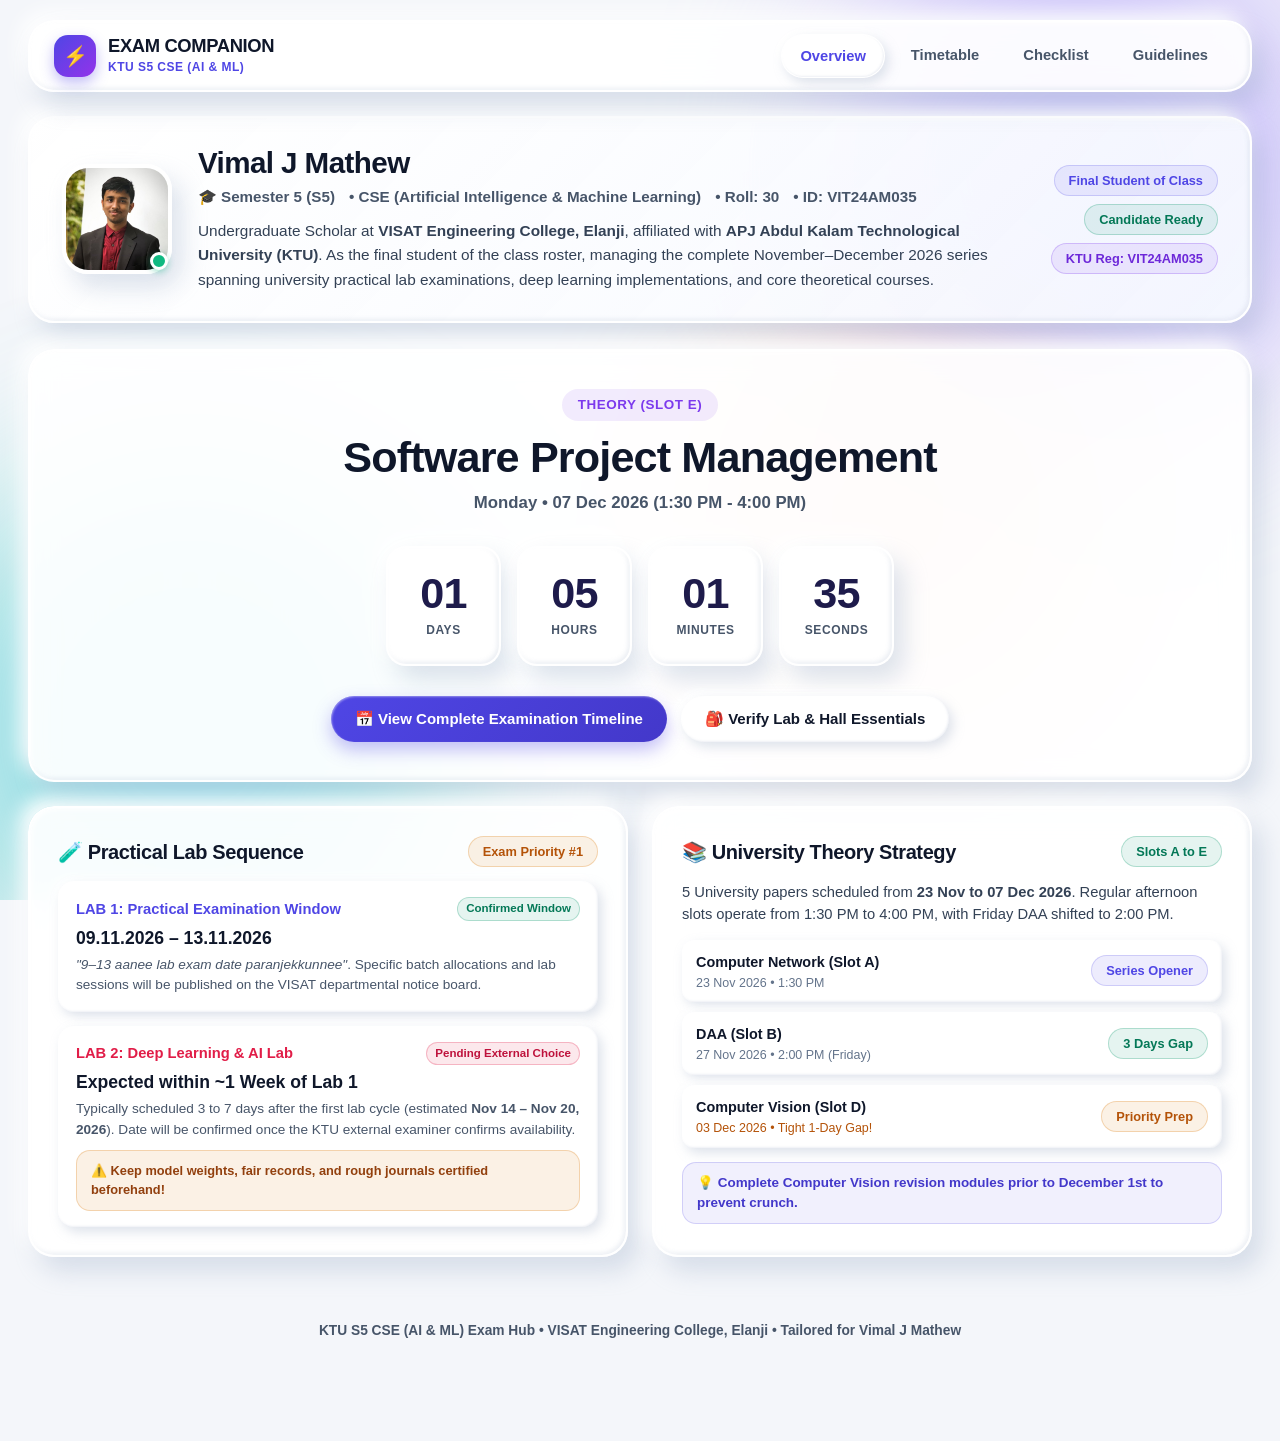
==== index.html @ aecdeb96 "feat: host on root" ====
<!DOCTYPE html>
<html lang="en">
<head>
  <meta charset="UTF-8">
  <meta name="viewport" content="width=device-width, initial-scale=1.0, maximum-scale=5.0, user-scalable=yes">
  <title>KTU S5 Exam Companion | Vimal J Mathew</title>
  <link rel="stylesheet" href="css/clay.css">
</head>
<body>

  <!-- Ambient Vibrant Aurora Canvas -->
  <div class="aurora-bg">
    <div class="aurora-blob blob-1"></div>
    <div class="aurora-blob blob-2"></div>
    <div class="aurora-blob blob-3"></div>
  </div>

  <div class="app-container">

    <!-- Claytonic Top Navigation -->
    <header class="clay-nav">
      <a href="index.html" class="brand-wrapper">
        <div class="brand-icon">⚡</div>
        <div>
          <div class="brand-title">EXAM COMPANION</div>
          <div class="brand-subtitle">KTU S5 CSE (AI & ML)</div>
        </div>
      </a>
      <nav>
        <ul class="nav-links">
          <li><a href="index.html" class="nav-link active">Overview</a></li>
          <li><a href="schedule.html" class="nav-link">Timetable</a></li>
          <li><a href="checklist.html" class="nav-link">Checklist</a></li>
          <li><a href="guidelines.html" class="nav-link">Guidelines</a></li>
        </ul>
      </nav>
    </header>

    <!-- Student Profile Hero Card (Full Width Split Layout) -->
    <section class="student-badge-card">
      <div class="student-info">
        <div class="student-photo-wrapper">
          <img src="assets/vimal.jpg" alt="Vimal J Mathew" class="student-photo-img">
          <div class="status-online-dot" title="Active Candidate"></div>
        </div>
        <div>
          <h1 class="student-name">Vimal J Mathew</h1>
          <div class="student-meta">
            <span>🎓 <strong>Semester 5 (S5)</strong></span>
            <span>• CSE (Artificial Intelligence & Machine Learning)</span>
            <span>• Roll: <strong>30</strong></span>
            <span>• ID: <strong>VIT24AM035</strong></span>
          </div>
          <p class="student-bio-expanded">
            Undergraduate Scholar at <strong>VISAT Engineering College, Elanji</strong>, affiliated with <strong>APJ Abdul Kalam Technological University (KTU)</strong>. As the final student of the class roster, managing the complete November–December 2026 series spanning university practical lab examinations, deep learning implementations, and core theoretical courses.
          </p>
        </div>
      </div>
      <div class="badge-stack">
        <span class="pill-tag">Final Student of Class</span>
        <span class="pill-tag emerald">Candidate Ready</span>
        <span class="pill-tag violet">KTU Reg: VIT24AM035</span>
      </div>
    </section>

    <!-- Hero Countdown Section Targeting the Immediate Nearest Exam (Practical Lab Window) -->
    <section class="clay-card hero-countdown-wrap">
      <div class="hero-badge-pill">
        <span id="target-exam-type">NEAREST UPCOMING EXAMINATION</span>
      </div>
      <h2 class="hero-title" id="target-exam-label">S5 Practical / Lab Examination Window</h2>
      <p class="hero-date-sub" id="target-exam-date">
        Monday – Friday • 09 – 13 Nov 2026 (09:30 AM onwards)
      </p>

      <div class="countdown-grid">
        <div class="countdown-box">
          <span class="countdown-num" id="days">00</span>
          <span class="countdown-lbl">Days</span>
        </div>
        <div class="countdown-box">
          <span class="countdown-num" id="hours">00</span>
          <span class="countdown-lbl">Hours</span>
        </div>
        <div class="countdown-box">
          <span class="countdown-num" id="minutes">00</span>
          <span class="countdown-lbl">Minutes</span>
        </div>
        <div class="countdown-box">
          <span class="countdown-num" id="seconds">00</span>
          <span class="countdown-lbl">Seconds</span>
        </div>
      </div>

      <div style="display: flex; justify-content: center; gap: 14px; flex-wrap: wrap;">
        <a href="schedule.html" class="clay-btn primary">
          <span>📅 View Complete Examination Timeline</span>
        </a>
        <a href="checklist.html" class="clay-btn">
          <span>🎒 Verify Lab & Hall Essentials</span>
        </a>
      </div>
    </section>

    <!-- Dashboard Double Column: Labs & Strategic Theory Overview -->
    <div class="dashboard-grid">
      
      <!-- Card 1: Immediate Lab Milestones -->
      <div class="clay-card">
        <div style="display: flex; justify-content: space-between; align-items: center; margin-bottom: 14px; flex-wrap: wrap; gap: 8px;">
          <h3 style="font-size: 1.25rem; font-weight: 800;">🧪 Practical Lab Sequence</h3>
          <span class="pill-tag amber">Exam Priority #1</span>
        </div>

        <!-- 1st Lab Window -->
        <div style="background: #ffffff; padding: 16px 18px; border-radius: 16px; box-shadow: var(--clay-shadow-sm); margin-bottom: 14px;">
          <div style="display: flex; justify-content: space-between; align-items: center; margin-bottom: 4px;">
            <strong style="color: #4f46e5; font-size: 0.92rem;">LAB 1: Practical Examination Window</strong>
            <span class="pill-tag emerald" style="font-size: 0.72rem; padding: 2px 8px;">Confirmed Window</span>
          </div>
          <div style="font-size: 1.1rem; font-weight: 800; color: #0f172a;">09.11.2026 – 13.11.2026</div>
          <p style="font-size: 0.85rem; color: #475569; margin-top: 4px;">
            <em>"9–13 aanee lab exam date paranjekkunnee"</em>. Specific batch allocations and lab sessions will be published on the VISAT departmental notice board.
          </p>
        </div>

        <!-- 2nd Lab (Deep Learning) Expected Window -->
        <div style="background: #ffffff; padding: 16px 18px; border-radius: 16px; box-shadow: var(--clay-shadow-sm);">
          <div style="display: flex; justify-content: space-between; align-items: center; margin-bottom: 4px;">
            <strong style="color: #e11d48; font-size: 0.92rem;">LAB 2: Deep Learning & AI Lab</strong>
            <span class="pill-tag rose" style="font-size: 0.72rem; padding: 2px 8px;">Pending External Choice</span>
          </div>
          <div style="font-size: 1.1rem; font-weight: 800; color: #0f172a;">Expected within ~1 Week of Lab 1</div>
          <p style="font-size: 0.85rem; color: #475569; margin-top: 4px;">
            Typically scheduled 3 to 7 days after the first lab cycle (estimated <strong>Nov 14 – Nov 20, 2026</strong>). Date will be confirmed once the KTU external examiner confirms availability.
          </p>
          <div class="gap-alert" style="margin-top: 10px; font-size: 0.8rem;">
            ⚠️ Keep model weights, fair records, and rough journals certified beforehand!
          </div>
        </div>
      </div>

      <!-- Card 2: Theory Series & Revision Windows -->
      <div class="clay-card">
        <div style="display: flex; justify-content: space-between; align-items: center; margin-bottom: 14px; flex-wrap: wrap; gap: 8px;">
          <h3 style="font-size: 1.25rem; font-weight: 800;">📚 University Theory Strategy</h3>
          <span class="pill-tag emerald">Slots A to E</span>
        </div>

        <p style="font-size: 0.92rem; color: #334155; margin-bottom: 14px;">
          5 University papers scheduled from <strong>23 Nov to 07 Dec 2026</strong>. Regular afternoon slots operate from 1:30 PM to 4:00 PM, with Friday DAA shifted to 2:00 PM.
        </p>

        <div style="display: flex; flex-direction: column; gap: 10px;">
          <div style="display: flex; justify-content: space-between; align-items: center; padding: 10px 14px; background: #fff; border-radius: 12px; box-shadow: var(--clay-shadow-sm);">
            <div>
              <strong style="font-size: 0.9rem;">Computer Network (Slot A)</strong>
              <div style="font-size: 0.78rem; color: #64748b;">23 Nov 2026 • 1:30 PM</div>
            </div>
            <span class="pill-tag">Series Opener</span>
          </div>

          <div style="display: flex; justify-content: space-between; align-items: center; padding: 10px 14px; background: #fff; border-radius: 12px; box-shadow: var(--clay-shadow-sm);">
            <div>
              <strong style="font-size: 0.9rem;">DAA (Slot B)</strong>
              <div style="font-size: 0.78rem; color: #64748b;">27 Nov 2026 • 2:00 PM (Friday)</div>
            </div>
            <span class="pill-tag emerald">3 Days Gap</span>
          </div>

          <div style="display: flex; justify-content: space-between; align-items: center; padding: 10px 14px; background: #fff; border-radius: 12px; box-shadow: var(--clay-shadow-sm);">
            <div>
              <strong style="font-size: 0.9rem;">Computer Vision (Slot D)</strong>
              <div style="font-size: 0.78rem; color: #b45309;">03 Dec 2026 • Tight 1-Day Gap!</div>
            </div>
            <span class="pill-tag amber">Priority Prep</span>
          </div>
        </div>

        <div class="gap-alert normal" style="margin-top: 14px;">
          💡 Complete Computer Vision revision modules prior to December 1st to prevent crunch.
        </div>
      </div>

    </div>

    <!-- Footer -->
    <footer class="clay-footer">
      KTU S5 CSE (AI & ML) Exam Hub • VISAT Engineering College, Elanji • Tailored for Vimal J Mathew
    </footer>

  </div>

  <script src="js/app.js"></script>
</body>
</html>
---- css/clay.css ----
/* ==========================================================================
   CLAYTONIC EDITORIAL DESIGN SYSTEM - BESPOKE & RESPONSIVE
   Optimized for Full-Viewport Layouts & Mobile Devices (e.g., Nothing Phone (2a))
   Typography: Clash Display (Headings) + Satoshi (Body)
   ========================================================================== */

/* High-End Fonts */
@import url('https://api.fontshare.com/v2/css?f[]=clash-display@600,700,800&f[]=satoshi@400,500,700,900&display=swap');

:root {
  /* Canvas & Ceramic Elements */
  --bg-canvas: #f4f6fa;
  --clay-white: #ffffff;
  --clay-card-bg: rgba(255, 255, 255, 0.92);
  --clay-border: rgba(255, 255, 255, 0.96);
  
  /* Precision Editorial Typography */
  --font-heading: 'Clash Display', -apple-system, BlinkMacSystemFont, sans-serif;
  --font-body: 'Satoshi', -apple-system, BlinkMacSystemFont, 'Segoe UI', Roboto, sans-serif;
  
  /* Refined Ink Tones */
  --text-main: #0f172a;
  --text-muted: #475569;
  --text-light: #94a3b8;
  
  /* Electric Vibrant Accents */
  --accent-primary: #4f46e5;
  --accent-cyan: #0284c7;
  --accent-rose: #e11d48;
  --accent-amber: #d97706;
  --accent-emerald: #059669;
  --accent-violet: #7c3aed;
  
  /* Tactile Multi-layer Claytonic Shadows */
  --clay-shadow-sm: 
    4px 5px 12px rgba(160, 174, 198, 0.35),
    -4px -4px 10px rgba(255, 255, 255, 0.95),
    inset 1px 1px 2px rgba(255, 255, 255, 0.8),
    inset -1px -1px 2px rgba(160, 174, 198, 0.18);
    
  --clay-shadow-md: 
    10px 14px 24px rgba(150, 168, 196, 0.32),
    -8px -8px 20px rgba(255, 255, 255, 0.98),
    inset 2px 2px 4px rgba(255, 255, 255, 0.9),
    inset -2px -2px 4px rgba(150, 168, 196, 0.18);

  --clay-shadow-lg: 
    16px 20px 34px rgba(140, 160, 190, 0.38),
    -12px -12px 28px rgba(255, 255, 255, 1),
    inset 3px 3px 6px rgba(255, 255, 255, 0.95),
    inset -3px -3px 6px rgba(140, 160, 190, 0.2);

  --clay-shadow-pressed: 
    inset 4px 4px 8px rgba(150, 168, 196, 0.45),
    inset -4px -4px 8px rgba(255, 255, 255, 0.95),
    0px 2px 4px rgba(150, 168, 196, 0.15);

  --radius-xl: 26px;
  --radius-lg: 20px;
  --radius-md: 14px;
  --radius-pill: 9999px;
  
  --transition-tactile: all 0.22s cubic-bezier(0.25, 1, 0.5, 1);
}

/* Global Reset & Viewport utilization */
* {
  margin: 0;
  padding: 0;
  box-sizing: border-box;
  -webkit-tap-highlight-color: transparent;
}

html, body {
  width: 100%;
  overflow-x: hidden;
}

body {
  font-family: var(--font-body);
  background-color: var(--bg-canvas);
  color: var(--text-main);
  min-height: 100vh;
  line-height: 1.5;
  -webkit-font-smoothing: antialiased;
  -moz-osx-font-smoothing: grayscale;
}

/* Typography styles */
h1, h2, h3, h4, .brand-title, .countdown-num, .slot-circle {
  font-family: var(--font-heading);
  letter-spacing: -0.02em;
}

/* Aurora Backdrop Blobs */
.aurora-bg {
  position: fixed;
  inset: 0;
  width: 100vw;
  height: 100vh;
  z-index: -1;
  pointer-events: none;
  overflow: hidden;
}

.aurora-blob {
  position: absolute;
  border-radius: 50%;
  filter: blur(90px);
  opacity: 0.5;
  animation: floatOrb 20s ease-in-out infinite alternate;
}

.blob-1 {
  width: min(500px, 90vw);
  height: min(500px, 90vw);
  background: radial-gradient(circle, #818cf8 0%, #c084fc 100%);
  top: -80px;
  right: -50px;
}

.blob-2 {
  width: min(540px, 90vw);
  height: min(540px, 90vw);
  background: radial-gradient(circle, #38bdf8 0%, #34d399 100%);
  bottom: -100px;
  left: -80px;
  animation-duration: 25s;
}

.blob-3 {
  width: min(400px, 75vw);
  height: min(400px, 75vw);
  background: radial-gradient(circle, #fb7185 0%, #fbbf24 100%);
  top: 35%;
  right: 15%;
  opacity: 0.3;
}

@keyframes floatOrb {
  0% { transform: translate(0px, 0px) scale(1); }
  50% { transform: translate(30px, 25px) scale(1.05); }
  100% { transform: translate(-25px, 35px) scale(0.96); }
}

/* Full Width Container Layout: No claustrophobic center constraints */
.app-container {
  width: 100%;
  max-width: 1440px;
  margin: 0 auto;
  padding: 20px 28px 80px 28px;
}

/* Claytonic Top Navigation */
.clay-nav {
  display: flex;
  align-items: center;
  justify-content: space-between;
  background: var(--clay-card-bg);
  backdrop-filter: blur(16px);
  border: 2px solid var(--clay-border);
  border-radius: var(--radius-xl);
  box-shadow: var(--clay-shadow-md);
  padding: 12px 24px;
  margin-bottom: 24px;
  position: sticky;
  top: 14px;
  z-index: 100;
}

.brand-wrapper {
  display: flex;
  align-items: center;
  gap: 12px;
  text-decoration: none;
}

.brand-icon {
  width: 42px;
  height: 42px;
  background: linear-gradient(135deg, #4f46e5, #9333ea);
  border-radius: var(--radius-md);
  display: flex;
  align-items: center;
  justify-content: center;
  color: #fff;
  font-size: 20px;
  box-shadow: 0 6px 14px rgba(79, 70, 229, 0.35);
  flex-shrink: 0;
}

.brand-title {
  font-size: 1.15rem;
  font-weight: 800;
  color: var(--text-main);
  line-height: 1.1;
}

.brand-subtitle {
  font-family: var(--font-body);
  font-size: 0.75rem;
  font-weight: 700;
  color: var(--accent-primary);
  text-transform: uppercase;
  letter-spacing: 0.04em;
  margin-top: 2px;
}

.nav-links {
  display: flex;
  gap: 8px;
  list-style: none;
}

.nav-link {
  text-decoration: none;
  font-size: 0.92rem;
  font-weight: 700;
  color: var(--text-muted);
  padding: 10px 18px;
  border-radius: var(--radius-pill);
  transition: var(--transition-tactile);
  display: inline-flex;
  align-items: center;
  gap: 6px;
  white-space: nowrap;
}

.nav-link:hover {
  color: var(--accent-primary);
  transform: translateY(-1px);
}

.nav-link.active {
  background: #ffffff;
  color: var(--accent-primary);
  box-shadow: var(--clay-shadow-sm);
  border: 1px solid rgba(255, 255, 255, 0.95);
}

/* Claytonic Cards */
.clay-card {
  background: var(--clay-card-bg);
  backdrop-filter: blur(14px);
  border: 2px solid var(--clay-border);
  border-radius: var(--radius-xl);
  box-shadow: var(--clay-shadow-md);
  padding: 28px;
  margin-bottom: 24px;
  transition: var(--transition-tactile);
}

.clay-card:hover {
  box-shadow: var(--clay-shadow-lg);
}

/* Student Identity Badge: Full Window Split Layout */
.student-badge-card {
  display: flex;
  align-items: center;
  justify-content: space-between;
  gap: 28px;
  background: linear-gradient(135deg, rgba(255,255,255,0.98), rgba(246,249,255,0.92));
  border: 2px solid #ffffff;
  border-radius: var(--radius-xl);
  padding: 28px 32px;
  box-shadow: var(--clay-shadow-md);
  margin-bottom: 26px;
}

.student-info {
  display: flex;
  align-items: center;
  gap: 26px;
  flex: 1;
}

.student-photo-wrapper {
  position: relative;
  flex-shrink: 0;
}

.student-photo-img {
  width: 110px;
  height: 110px;
  border-radius: 26px;
  object-fit: cover;
  object-position: top center;
  border: 4px solid #ffffff;
  box-shadow: var(--clay-shadow-md);
  transition: var(--transition-tactile);
  display: block;
}

.student-photo-img:hover {
  transform: scale(1.03);
}

.status-online-dot {
  position: absolute;
  bottom: 4px;
  right: 4px;
  width: 18px;
  height: 18px;
  background: #10b981;
  border: 3px solid #ffffff;
  border-radius: 50%;
  box-shadow: 0 2px 6px rgba(16, 185, 129, 0.4);
}

.student-name {
  font-size: 1.85rem;
  font-weight: 800;
  color: var(--text-main);
  line-height: 1.15;
}

.student-meta {
  font-size: 0.95rem;
  color: var(--text-muted);
  font-weight: 600;
  display: flex;
  flex-wrap: wrap;
  gap: 14px;
  margin: 6px 0 10px 0;
}

.student-meta span {
  display: inline-flex;
  align-items: center;
  gap: 4px;
}

.student-bio-expanded {
  font-size: 0.96rem;
  line-height: 1.6;
  color: #334155;
  font-weight: 500;
}

/* Badges & Tags */
.badge-stack {
  display: flex;
  flex-direction: column;
  gap: 8px;
  align-items: flex-end;
  flex-shrink: 0;
}

.pill-tag {
  background: rgba(79, 70, 229, 0.1);
  color: var(--accent-primary);
  font-family: var(--font-body);
  font-size: 0.8rem;
  font-weight: 700;
  padding: 5px 14px;
  border-radius: var(--radius-pill);
  border: 1px solid rgba(79, 70, 229, 0.2);
  white-space: nowrap;
}

.pill-tag.amber {
  background: rgba(217, 119, 6, 0.1);
  color: #b45309;
  border-color: rgba(217, 119, 6, 0.25);
}

.pill-tag.rose {
  background: rgba(225, 29, 72, 0.1);
  color: #be123c;
  border-color: rgba(225, 29, 72, 0.25);
}

.pill-tag.emerald {
  background: rgba(5, 150, 105, 0.1);
  color: #047857;
  border-color: rgba(5, 150, 105, 0.25);
}

.pill-tag.violet {
  background: rgba(124, 58, 237, 0.1);
  color: #6d28d9;
  border-color: rgba(124, 58, 237, 0.25);
}

/* Tactile 3D Buttons */
.clay-btn {
  border: none;
  outline: none;
  background: #ffffff;
  color: var(--text-main);
  font-family: var(--font-body);
  font-size: 0.94rem;
  font-weight: 700;
  padding: 12px 24px;
  border-radius: var(--radius-pill);
  box-shadow: var(--clay-shadow-sm);
  cursor: pointer;
  display: inline-flex;
  align-items: center;
  justify-content: center;
  gap: 8px;
  transition: var(--transition-tactile);
  text-decoration: none;
}

.clay-btn:hover {
  transform: translateY(-2px);
  box-shadow: var(--clay-shadow-md);
  color: var(--accent-primary);
}

.clay-btn:active {
  transform: translateY(1px);
  box-shadow: var(--clay-shadow-pressed);
}

.clay-btn.primary {
  background: linear-gradient(135deg, #4f46e5, #4338ca);
  color: #ffffff;
  box-shadow: 0 8px 18px rgba(79, 70, 229, 0.35), inset 1px 1px 2px rgba(255,255,255,0.4);
}

.clay-btn.primary:hover {
  box-shadow: 0 12px 24px rgba(79, 70, 229, 0.45);
  color: #ffffff;
}

/* Hero Section: Wide Full Layout */
.hero-countdown-wrap {
  text-align: center;
  padding: 38px 24px;
}

.hero-badge-pill {
  display: inline-flex;
  align-items: center;
  gap: 6px;
  background: rgba(124, 58, 237, 0.1);
  color: var(--accent-violet);
  padding: 6px 16px;
  border-radius: var(--radius-pill);
  font-size: 0.84rem;
  font-weight: 800;
  letter-spacing: 0.04em;
  margin-bottom: 12px;
}

.hero-title {
  font-size: clamp(1.8rem, 3.5vw, 2.7rem);
  font-weight: 800;
  line-height: 1.15;
  margin-bottom: 8px;
  color: var(--text-main);
}

.hero-date-sub {
  font-size: 1.05rem;
  font-weight: 700;
  color: var(--text-muted);
}

.countdown-grid {
  display: flex;
  justify-content: center;
  gap: 16px;
  margin: 30px 0;
}

.countdown-box {
  width: min(115px, 21vw);
  height: min(120px, 22vw);
  background: #ffffff;
  border-radius: var(--radius-lg);
  box-shadow: var(--clay-shadow-md);
  border: 2px solid rgba(255, 255, 255, 0.95);
  display: flex;
  flex-direction: column;
  align-items: center;
  justify-content: center;
  transition: var(--transition-tactile);
}

.countdown-box:hover {
  transform: translateY(-3px);
}

.countdown-num {
  font-size: clamp(1.8rem, 4vw, 2.7rem);
  font-weight: 800;
  line-height: 1;
  color: #1e1b4b;
}

.countdown-lbl {
  font-size: 0.75rem;
  font-weight: 700;
  text-transform: uppercase;
  color: var(--text-muted);
  margin-top: 6px;
  letter-spacing: 0.05em;
}

/* Two-column Dashboard Grid */
.dashboard-grid {
  display: grid;
  grid-template-columns: repeat(auto-fit, minmax(360px, 1fr));
  gap: 24px;
}

/* Timetable Cards Grid */
.exam-grid {
  display: grid;
  grid-template-columns: repeat(auto-fill, minmax(340px, 1fr));
  gap: 24px;
  margin-top: 20px;
}

.exam-card {
  background: var(--clay-card-bg);
  backdrop-filter: blur(12px);
  border: 2px solid var(--clay-border);
  border-radius: var(--radius-xl);
  box-shadow: var(--clay-shadow-md);
  padding: 24px;
  display: flex;
  flex-direction: column;
  justify-content: space-between;
  transition: var(--transition-tactile);
  position: relative;
  overflow: hidden;
}

.exam-card::before {
  content: '';
  position: absolute;
  top: 0;
  left: 0;
  right: 0;
  height: 6px;
  background: var(--card-accent, var(--accent-primary));
}

.exam-card:hover {
  transform: translateY(-4px);
  box-shadow: var(--clay-shadow-lg);
}

.card-top {
  display: flex;
  align-items: center;
  justify-content: space-between;
  margin-bottom: 14px;
}

.slot-circle {
  width: 44px;
  height: 44px;
  border-radius: 50%;
  background: #ffffff;
  box-shadow: var(--clay-shadow-sm);
  display: flex;
  align-items: center;
  justify-content: center;
  font-size: 1.15rem;
  font-weight: 800;
  color: var(--card-accent, var(--accent-primary));
  border: 1px solid rgba(255, 255, 255, 0.9);
}

.subject-code {
  font-size: 0.8rem;
  font-weight: 700;
  color: var(--text-muted);
  background: rgba(255, 255, 255, 0.8);
  padding: 4px 10px;
  border-radius: var(--radius-pill);
}

.subject-name {
  font-size: 1.35rem;
  font-weight: 800;
  line-height: 1.3;
  color: var(--text-main);
  margin-bottom: 14px;
}

.exam-meta-row {
  display: flex;
  flex-direction: column;
  gap: 8px;
  margin-bottom: 16px;
}

.exam-meta-item {
  display: flex;
  align-items: center;
  gap: 8px;
  font-size: 0.9rem;
  font-weight: 600;
  color: var(--text-muted);
}

.exam-meta-item strong {
  color: var(--text-main);
}

.gap-alert {
  background: rgba(217, 119, 6, 0.1);
  border: 1px solid rgba(217, 119, 6, 0.25);
  padding: 10px 14px;
  border-radius: var(--radius-md);
  font-size: 0.84rem;
  font-weight: 700;
  color: #92400e;
  display: flex;
  align-items: center;
  gap: 8px;
  margin-top: 10px;
}

.gap-alert.normal {
  background: rgba(79, 70, 229, 0.08);
  border-color: rgba(79, 70, 229, 0.2);
  color: #4338ca;
}

/* Checklist Styles */
.checklist-container {
  display: flex;
  flex-direction: column;
  gap: 12px;
  margin-top: 18px;
}

.check-item {
  background: #ffffff;
  border: 2px solid rgba(255, 255, 255, 0.95);
  border-radius: var(--radius-lg);
  padding: 16px 20px;
  box-shadow: var(--clay-shadow-sm);
  display: flex;
  align-items: center;
  gap: 16px;
  cursor: pointer;
  transition: var(--transition-tactile);
  user-select: none;
}

.check-item:hover {
  transform: translateY(-2px);
  box-shadow: var(--clay-shadow-md);
}

.check-item.done {
  opacity: 0.65;
  background: #f8fafc;
  box-shadow: var(--clay-shadow-pressed);
}

.check-box-clay {
  width: 28px;
  height: 28px;
  border-radius: 9px;
  background: #ffffff;
  box-shadow: var(--clay-shadow-sm);
  display: flex;
  align-items: center;
  justify-content: center;
  font-size: 14px;
  color: transparent;
  transition: var(--transition-tactile);
  flex-shrink: 0;
}

.check-item.done .check-box-clay {
  background: var(--accent-emerald);
  color: #ffffff;
  box-shadow: inset 1px 1px 3px rgba(0,0,0,0.2);
}

.check-item.done .check-title {
  text-decoration: line-through;
  color: var(--text-light);
}

.check-text {
  display: flex;
  flex-direction: column;
}

.check-title {
  font-size: 1rem;
  font-weight: 700;
  color: var(--text-main);
}

.check-desc {
  font-size: 0.84rem;
  color: var(--text-muted);
}

/* Footer */
.clay-footer {
  text-align: center;
  padding: 40px 0 20px;
  font-size: 0.86rem;
  font-weight: 600;
  color: var(--text-muted);
}

/* ==========================================================================
   MOBILE & NOTHING PHONE (2A) RESPONSIVE OPTIMIZATION
   Screen Resolution: ~1084 x 2412, Aspect Ratio 20:9
   Prevents overlapping, ensures full-bleed touch targets and readable cards
   ========================================================================== */

@media (max-width: 900px) {
  .app-container {
    padding: 14px 16px 60px 16px;
  }

  .student-badge-card {
    flex-direction: column;
    align-items: flex-start;
    padding: 22px 20px;
    gap: 18px;
  }

  .student-info {
    flex-direction: column;
    align-items: flex-start;
    gap: 16px;
    width: 100%;
  }

  .student-photo-img {
    width: 90px;
    height: 90px;
    border-radius: 22px;
  }

  .badge-stack {
    flex-direction: row;
    flex-wrap: wrap;
    align-items: flex-start;
    width: 100%;
  }

  .dashboard-grid {
    grid-template-columns: 1fr;
  }

  .exam-grid {
    grid-template-columns: 1fr;
  }
}

@media (max-width: 640px) {
  .clay-nav {
    flex-direction: column;
    align-items: stretch;
    gap: 14px;
    padding: 14px 16px;
    margin-bottom: 18px;
  }

  .brand-wrapper {
    justify-content: center;
  }

  .nav-links {
    width: 100%;
    display: grid;
    grid-template-columns: repeat(4, 1fr);
    gap: 4px;
  }

  .nav-link {
    padding: 8px 6px;
    font-size: 0.78rem;
    justify-content: center;
    border-radius: 12px;
  }

  .hero-countdown-wrap {
    padding: 24px 14px;
  }

  .hero-title {
    font-size: 1.45rem;
  }

  .hero-date-sub {
    font-size: 0.92rem;
  }

  .countdown-grid {
    gap: 8px;
    margin: 20px 0;
  }

  .countdown-box {
    width: 74px;
    height: 82px;
    border-radius: 16px;
  }

  .countdown-num {
    font-size: 1.7rem;
  }

  .countdown-lbl {
    font-size: 0.65rem;
    margin-top: 3px;
  }

  .student-name {
    font-size: 1.45rem;
  }

  .student-meta {
    font-size: 0.85rem;
    gap: 8px;
  }

  .student-bio-expanded {
    font-size: 0.88rem;
  }

  .clay-btn {
    width: 100%;
    padding: 12px 16px;
  }

  .check-item {
    padding: 12px 14px;
    gap: 12px;
  }

  .check-title {
    font-size: 0.92rem;
  }

  .check-desc {
    font-size: 0.78rem;
  }
}
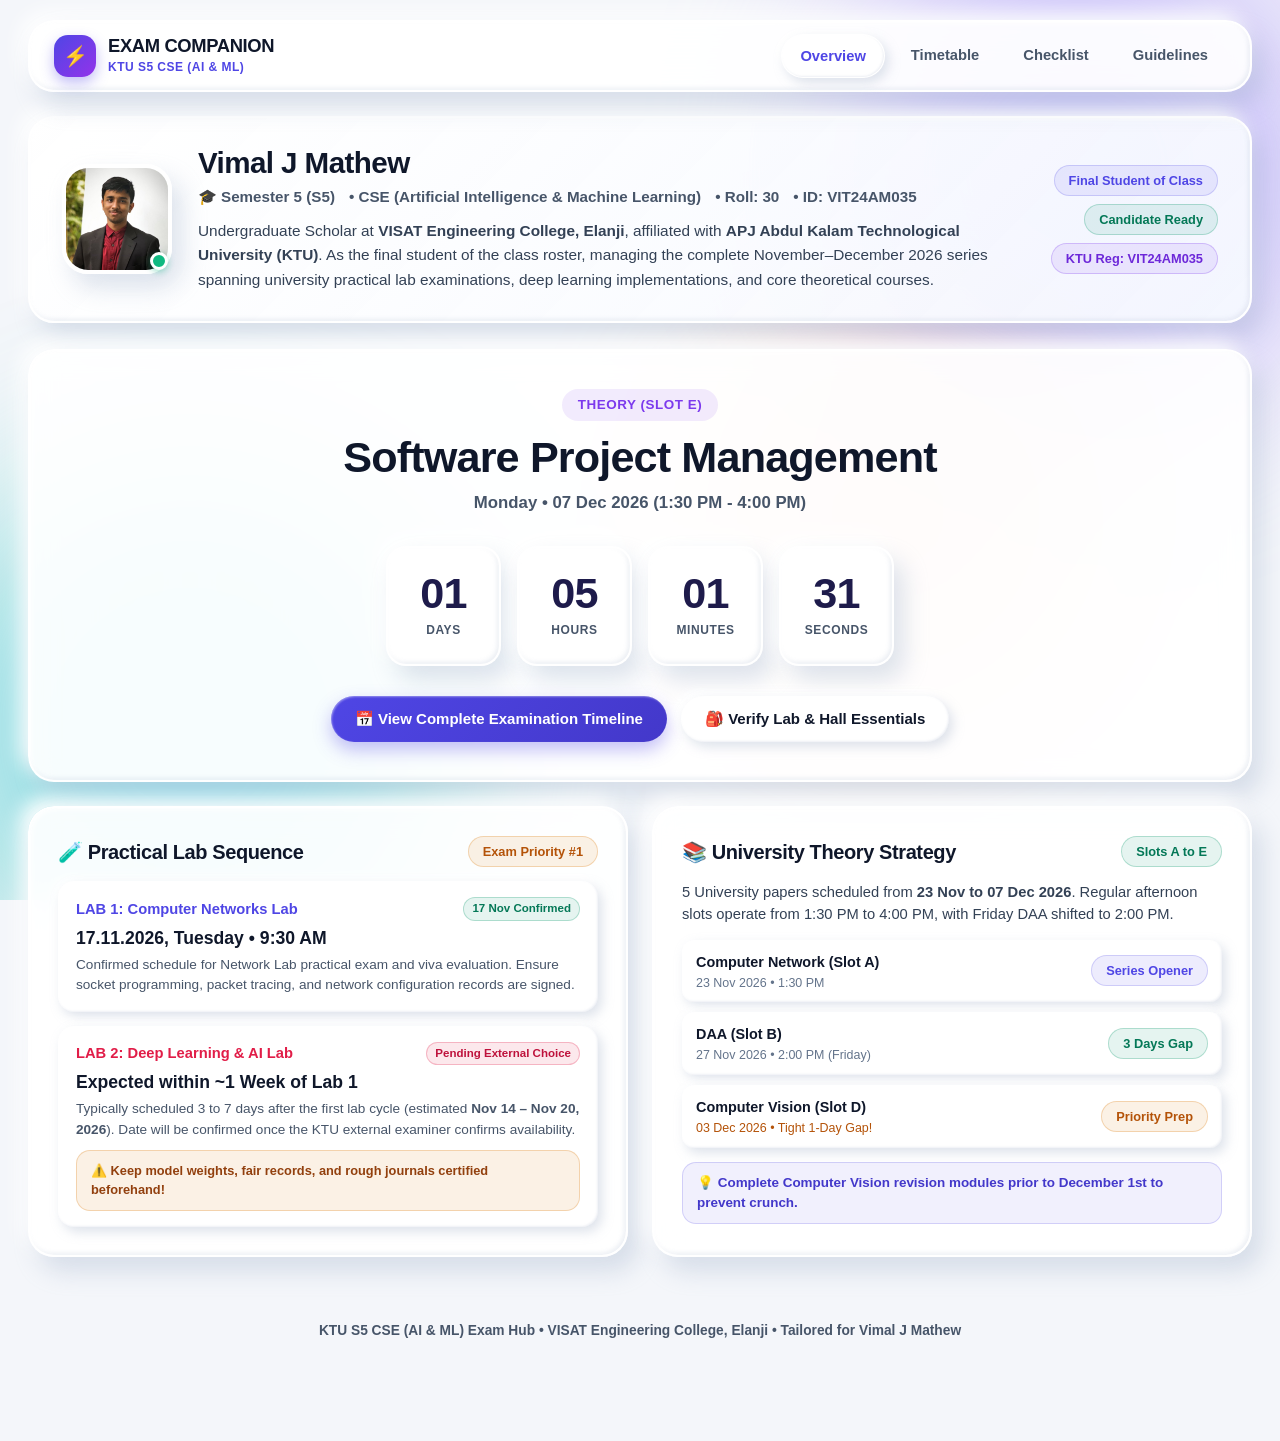
==== commit ca2f490e: "feat: update Computer Networks Lab date to 17 Nov 2026" ====
--- a/index.html
+++ b/index.html
@@ -63,14 +63,14 @@
       </div>
     </section>
 
-    <!-- Hero Countdown Section Targeting the Immediate Nearest Exam (Practical Lab Window) -->
+    <!-- Hero Countdown Section Targeting the Immediate Nearest Exam (Computer Networks Lab on Nov 17) -->
     <section class="clay-card hero-countdown-wrap">
       <div class="hero-badge-pill">
         <span id="target-exam-type">NEAREST UPCOMING EXAMINATION</span>
       </div>
-      <h2 class="hero-title" id="target-exam-label">S5 Practical / Lab Examination Window</h2>
+      <h2 class="hero-title" id="target-exam-label">Computer Networks Lab</h2>
       <p class="hero-date-sub" id="target-exam-date">
-        Monday – Friday • 09 – 13 Nov 2026 (09:30 AM onwards)
+        Tuesday • 17 Nov 2026 (09:30 AM onwards)
       </p>
 
       <div class="countdown-grid">
@@ -112,15 +112,15 @@
           <span class="pill-tag amber">Exam Priority #1</span>
         </div>
 
-        <!-- 1st Lab Window -->
+        <!-- 1st Lab: Computer Networks Lab -->
         <div style="background: #ffffff; padding: 16px 18px; border-radius: 16px; box-shadow: var(--clay-shadow-sm); margin-bottom: 14px;">
           <div style="display: flex; justify-content: space-between; align-items: center; margin-bottom: 4px;">
-            <strong style="color: #4f46e5; font-size: 0.92rem;">LAB 1: Practical Examination Window</strong>
-            <span class="pill-tag emerald" style="font-size: 0.72rem; padding: 2px 8px;">Confirmed Window</span>
+            <strong style="color: #4f46e5; font-size: 0.92rem;">LAB 1: Computer Networks Lab</strong>
+            <span class="pill-tag emerald" style="font-size: 0.72rem; padding: 2px 8px;">17 Nov Confirmed</span>
           </div>
-          <div style="font-size: 1.1rem; font-weight: 800; color: #0f172a;">09.11.2026 – 13.11.2026</div>
+          <div style="font-size: 1.1rem; font-weight: 800; color: #0f172a;">17.11.2026, Tuesday • 9:30 AM</div>
           <p style="font-size: 0.85rem; color: #475569; margin-top: 4px;">
-            <em>"9–13 aanee lab exam date paranjekkunnee"</em>. Specific batch allocations and lab sessions will be published on the VISAT departmental notice board.
+            Confirmed schedule for Network Lab practical exam and viva evaluation. Ensure socket programming, packet tracing, and network configuration records are signed.
           </p>
         </div>
 
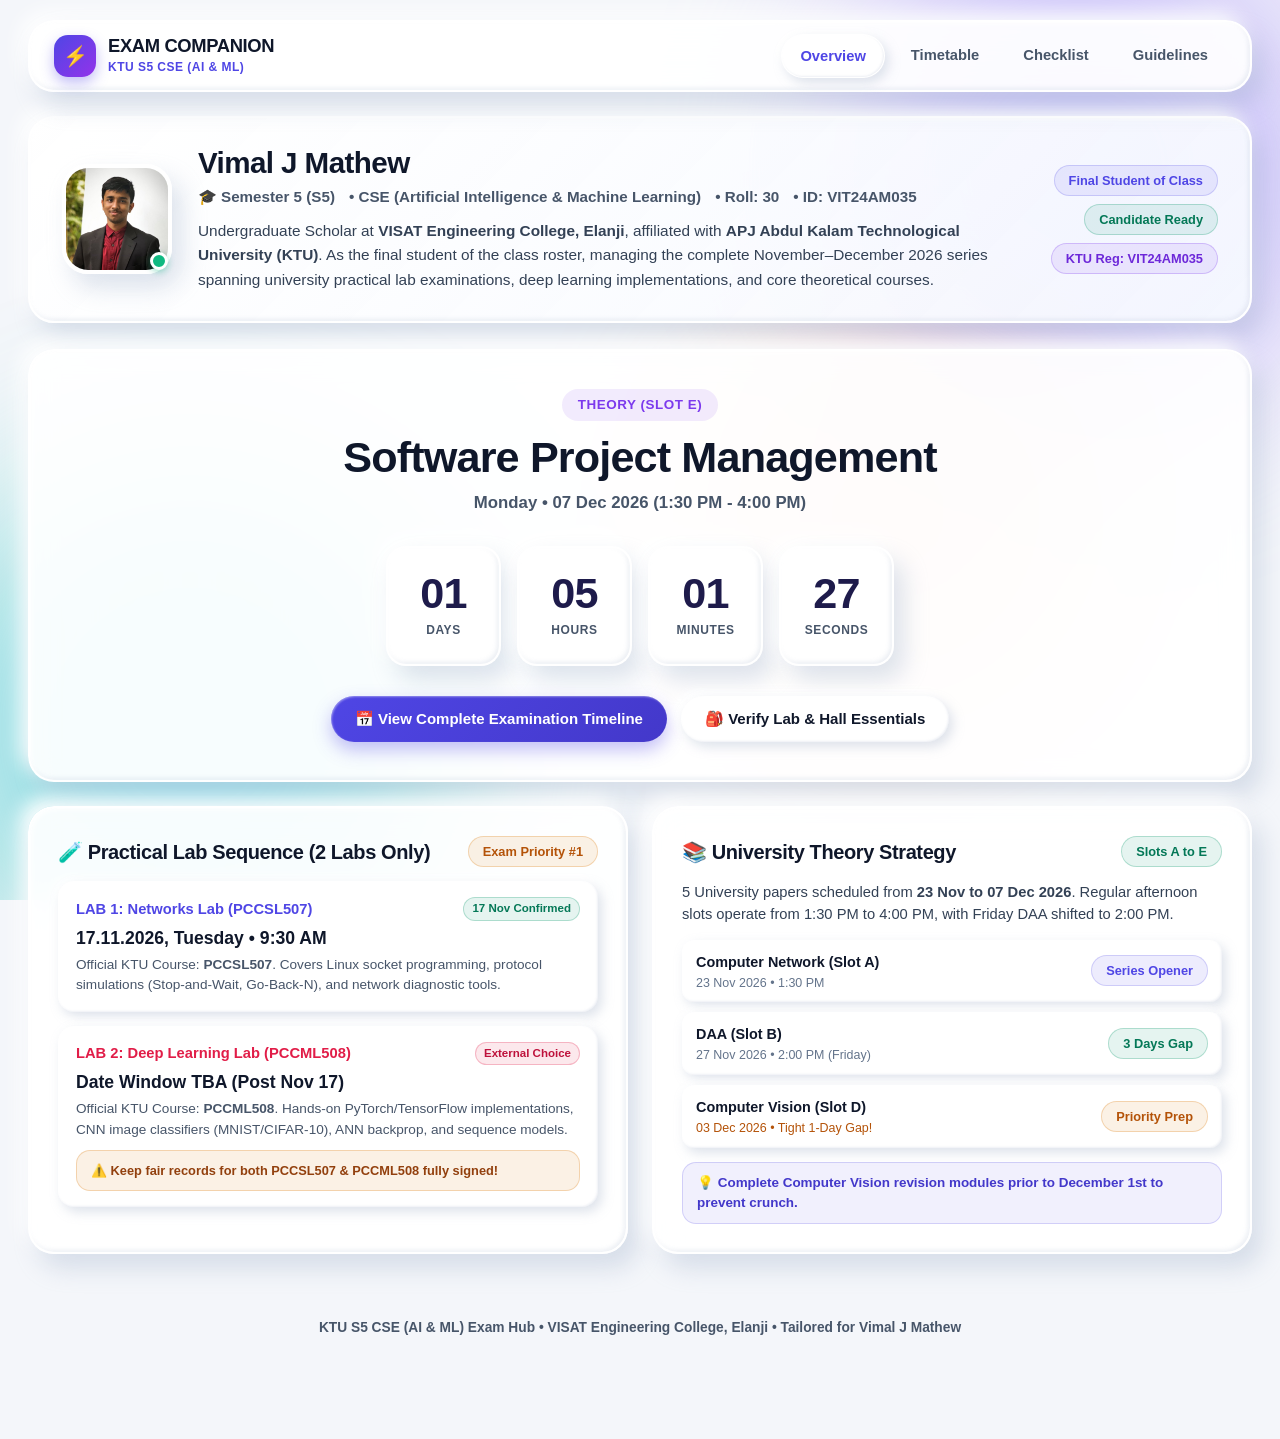
==== commit 7709d06a: "feat: clarify exact 2 labs (Networks Lab PCCSL507 & Deep Learning Lab PCCML508)" ====
--- a/index.html
+++ b/index.html
@@ -63,12 +63,12 @@
       </div>
     </section>
 
-    <!-- Hero Countdown Section Targeting the Immediate Nearest Exam (Computer Networks Lab on Nov 17) -->
+    <!-- Hero Countdown Section Targeting the Immediate Nearest Exam (Networks Lab on Nov 17) -->
     <section class="clay-card hero-countdown-wrap">
       <div class="hero-badge-pill">
         <span id="target-exam-type">NEAREST UPCOMING EXAMINATION</span>
       </div>
-      <h2 class="hero-title" id="target-exam-label">Computer Networks Lab</h2>
+      <h2 class="hero-title" id="target-exam-label">Networks Lab (PCCSL507)</h2>
       <p class="hero-date-sub" id="target-exam-date">
         Tuesday • 17 Nov 2026 (09:30 AM onwards)
       </p>
@@ -105,37 +105,37 @@
     <!-- Dashboard Double Column: Labs & Strategic Theory Overview -->
     <div class="dashboard-grid">
       
-      <!-- Card 1: Immediate Lab Milestones -->
+      <!-- Card 1: The Only 2 S5 Practical Labs -->
       <div class="clay-card">
         <div style="display: flex; justify-content: space-between; align-items: center; margin-bottom: 14px; flex-wrap: wrap; gap: 8px;">
-          <h3 style="font-size: 1.25rem; font-weight: 800;">🧪 Practical Lab Sequence</h3>
+          <h3 style="font-size: 1.25rem; font-weight: 800;">🧪 Practical Lab Sequence (2 Labs Only)</h3>
           <span class="pill-tag amber">Exam Priority #1</span>
         </div>
 
-        <!-- 1st Lab: Computer Networks Lab -->
+        <!-- Lab 1: Networks Lab -->
         <div style="background: #ffffff; padding: 16px 18px; border-radius: 16px; box-shadow: var(--clay-shadow-sm); margin-bottom: 14px;">
           <div style="display: flex; justify-content: space-between; align-items: center; margin-bottom: 4px;">
-            <strong style="color: #4f46e5; font-size: 0.92rem;">LAB 1: Computer Networks Lab</strong>
+            <strong style="color: #4f46e5; font-size: 0.92rem;">LAB 1: Networks Lab (PCCSL507)</strong>
             <span class="pill-tag emerald" style="font-size: 0.72rem; padding: 2px 8px;">17 Nov Confirmed</span>
           </div>
           <div style="font-size: 1.1rem; font-weight: 800; color: #0f172a;">17.11.2026, Tuesday • 9:30 AM</div>
           <p style="font-size: 0.85rem; color: #475569; margin-top: 4px;">
-            Confirmed schedule for Network Lab practical exam and viva evaluation. Ensure socket programming, packet tracing, and network configuration records are signed.
+            Official KTU Course: <strong>PCCSL507</strong>. Covers Linux socket programming, protocol simulations (Stop-and-Wait, Go-Back-N), and network diagnostic tools.
           </p>
         </div>
 
-        <!-- 2nd Lab (Deep Learning) Expected Window -->
+        <!-- Lab 2: Deep Learning Lab -->
         <div style="background: #ffffff; padding: 16px 18px; border-radius: 16px; box-shadow: var(--clay-shadow-sm);">
           <div style="display: flex; justify-content: space-between; align-items: center; margin-bottom: 4px;">
-            <strong style="color: #e11d48; font-size: 0.92rem;">LAB 2: Deep Learning & AI Lab</strong>
-            <span class="pill-tag rose" style="font-size: 0.72rem; padding: 2px 8px;">Pending External Choice</span>
+            <strong style="color: #e11d48; font-size: 0.92rem;">LAB 2: Deep Learning Lab (PCCML508)</strong>
+            <span class="pill-tag rose" style="font-size: 0.72rem; padding: 2px 8px;">External Choice</span>
           </div>
-          <div style="font-size: 1.1rem; font-weight: 800; color: #0f172a;">Expected within ~1 Week of Lab 1</div>
+          <div style="font-size: 1.1rem; font-weight: 800; color: #0f172a;">Date Window TBA (Post Nov 17)</div>
           <p style="font-size: 0.85rem; color: #475569; margin-top: 4px;">
-            Typically scheduled 3 to 7 days after the first lab cycle (estimated <strong>Nov 14 – Nov 20, 2026</strong>). Date will be confirmed once the KTU external examiner confirms availability.
+            Official KTU Course: <strong>PCCML508</strong>. Hands-on PyTorch/TensorFlow implementations, CNN image classifiers (MNIST/CIFAR-10), ANN backprop, and sequence models.
           </p>
           <div class="gap-alert" style="margin-top: 10px; font-size: 0.8rem;">
-            ⚠️ Keep model weights, fair records, and rough journals certified beforehand!
+            ⚠️ Keep fair records for both PCCSL507 & PCCML508 fully signed!
           </div>
         </div>
       </div>
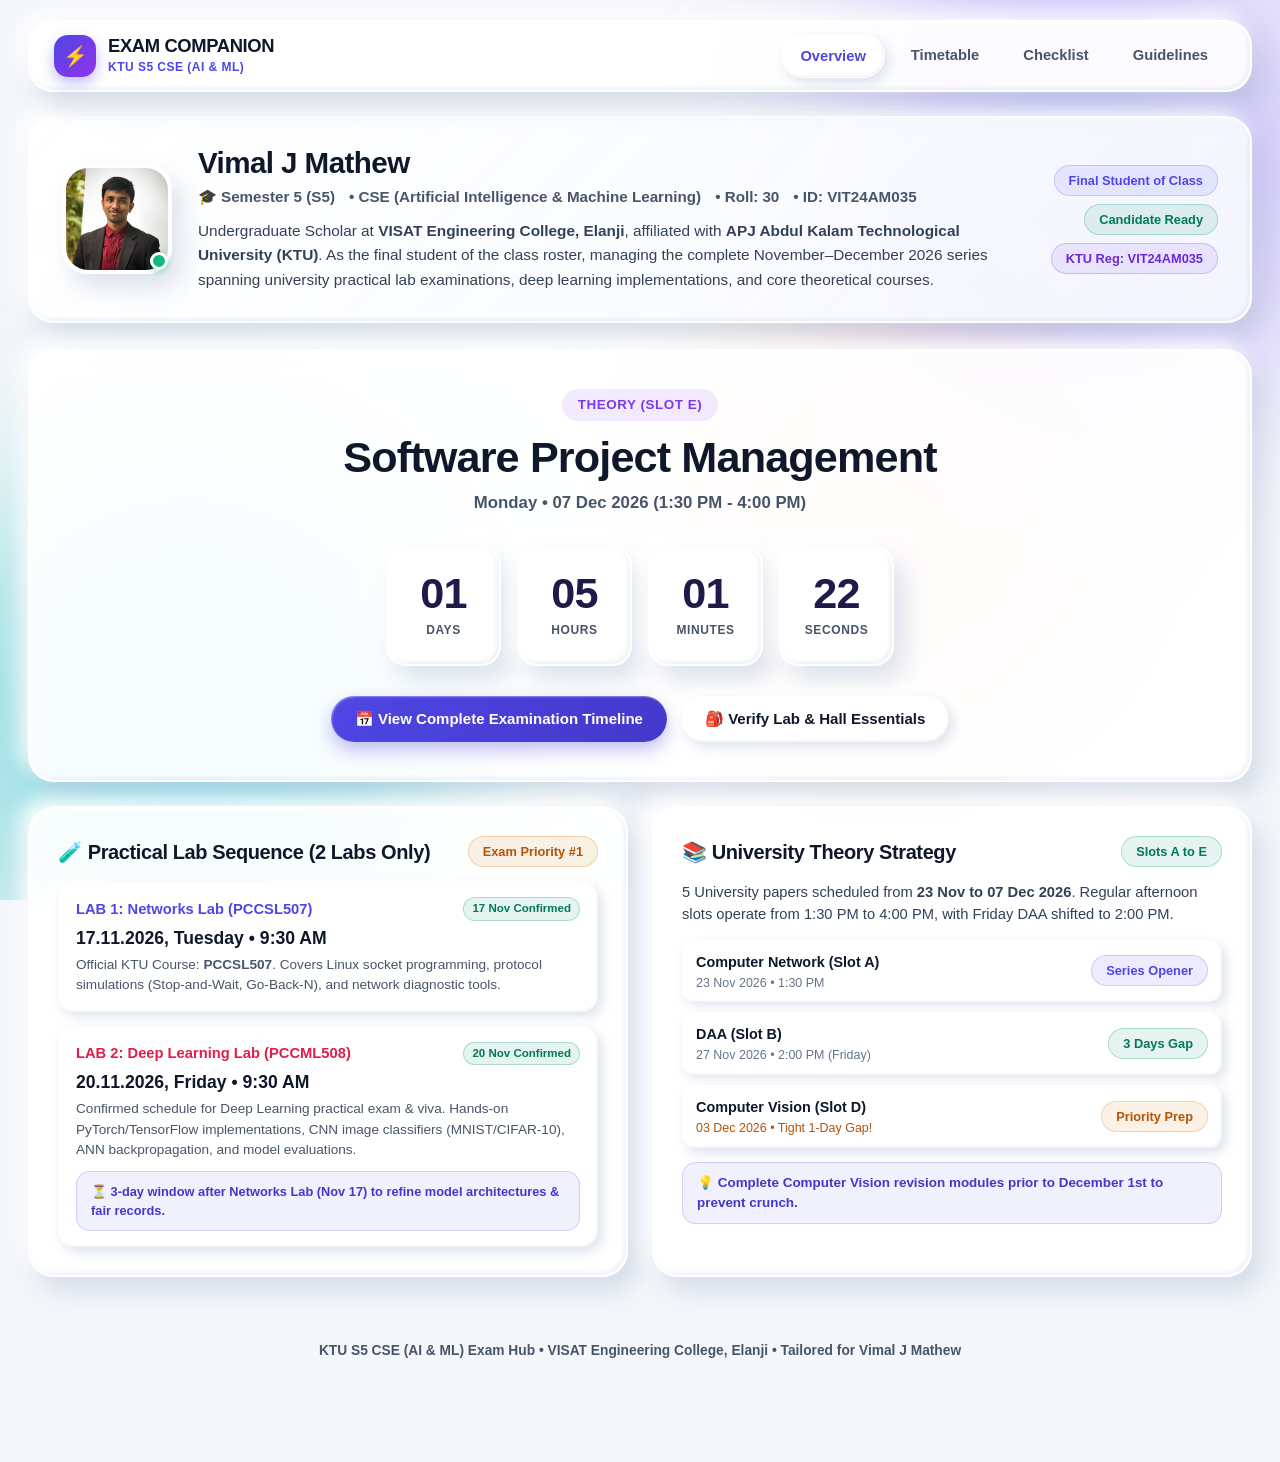
==== commit 3c7fd914: "feat: confirm Deep Learning Lab date on 20 Nov 2026" ====
--- a/index.html
+++ b/index.html
@@ -128,14 +128,14 @@
         <div style="background: #ffffff; padding: 16px 18px; border-radius: 16px; box-shadow: var(--clay-shadow-sm);">
           <div style="display: flex; justify-content: space-between; align-items: center; margin-bottom: 4px;">
             <strong style="color: #e11d48; font-size: 0.92rem;">LAB 2: Deep Learning Lab (PCCML508)</strong>
-            <span class="pill-tag rose" style="font-size: 0.72rem; padding: 2px 8px;">External Choice</span>
+            <span class="pill-tag emerald" style="font-size: 0.72rem; padding: 2px 8px;">20 Nov Confirmed</span>
           </div>
-          <div style="font-size: 1.1rem; font-weight: 800; color: #0f172a;">Date Window TBA (Post Nov 17)</div>
+          <div style="font-size: 1.1rem; font-weight: 800; color: #0f172a;">20.11.2026, Friday • 9:30 AM</div>
           <p style="font-size: 0.85rem; color: #475569; margin-top: 4px;">
-            Official KTU Course: <strong>PCCML508</strong>. Hands-on PyTorch/TensorFlow implementations, CNN image classifiers (MNIST/CIFAR-10), ANN backprop, and sequence models.
+            Confirmed schedule for Deep Learning practical exam & viva. Hands-on PyTorch/TensorFlow implementations, CNN image classifiers (MNIST/CIFAR-10), ANN backpropagation, and model evaluations.
           </p>
-          <div class="gap-alert" style="margin-top: 10px; font-size: 0.8rem;">
-            ⚠️ Keep fair records for both PCCSL507 & PCCML508 fully signed!
+          <div class="gap-alert normal" style="margin-top: 10px; font-size: 0.8rem;">
+            ⏳ 3-day window after Networks Lab (Nov 17) to refine model architectures & fair records.
           </div>
         </div>
       </div>
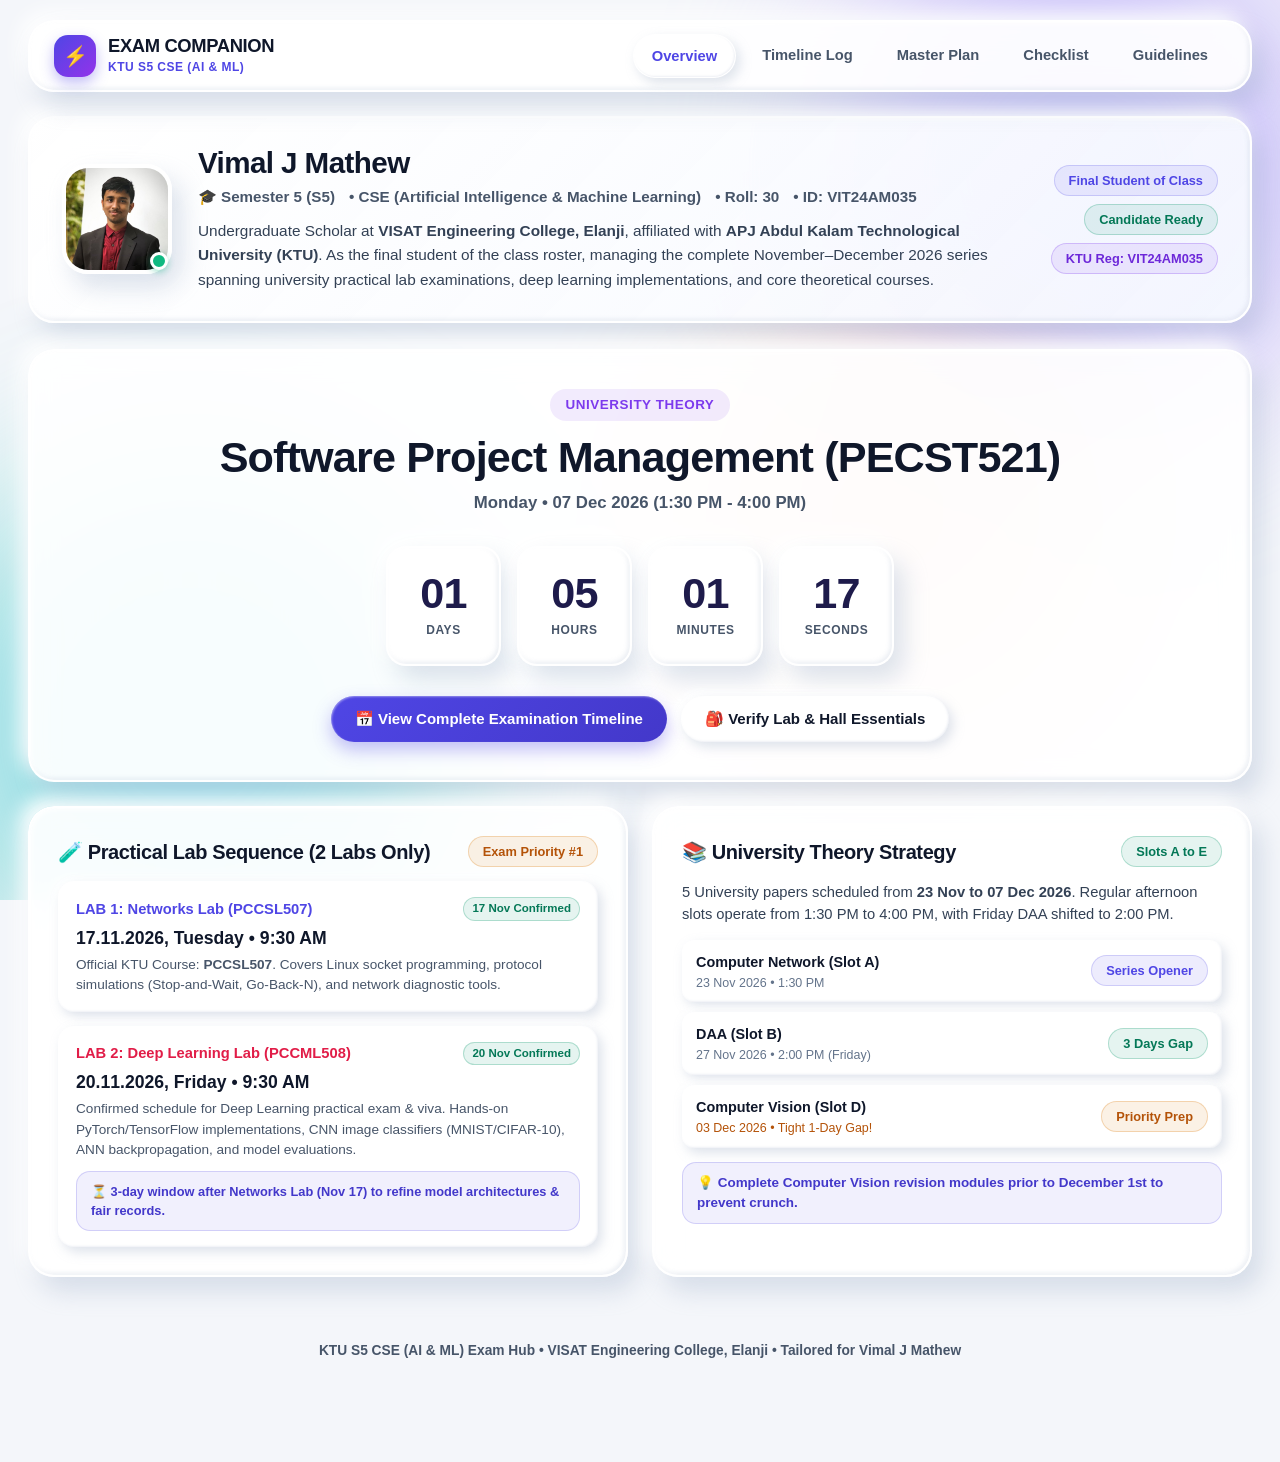
==== commit 215411c2: "feat: add Master Plan strategy page and distinct Timeline Log" ====
--- a/index.html
+++ b/index.html
@@ -29,7 +29,8 @@
       <nav>
         <ul class="nav-links">
           <li><a href="index.html" class="nav-link active">Overview</a></li>
-          <li><a href="schedule.html" class="nav-link">Timetable</a></li>
+          <li><a href="schedule.html" class="nav-link">Timeline Log</a></li>
+          <li><a href="study-plan.html" class="nav-link">Master Plan</a></li>
           <li><a href="checklist.html" class="nav-link">Checklist</a></li>
           <li><a href="guidelines.html" class="nav-link">Guidelines</a></li>
         </ul>
--- a/css/clay.css
+++ b/css/clay.css
@@ -4,26 +4,21 @@
    Typography: Clash Display (Headings) + Satoshi (Body)
    ========================================================================== */
 
-/* High-End Fonts */
 @import url('https://api.fontshare.com/v2/css?f[]=clash-display@600,700,800&f[]=satoshi@400,500,700,900&display=swap');
 
 :root {
-  /* Canvas & Ceramic Elements */
   --bg-canvas: #f4f6fa;
   --clay-white: #ffffff;
   --clay-card-bg: rgba(255, 255, 255, 0.92);
   --clay-border: rgba(255, 255, 255, 0.96);
   
-  /* Precision Editorial Typography */
   --font-heading: 'Clash Display', -apple-system, BlinkMacSystemFont, sans-serif;
   --font-body: 'Satoshi', -apple-system, BlinkMacSystemFont, 'Segoe UI', Roboto, sans-serif;
   
-  /* Refined Ink Tones */
   --text-main: #0f172a;
   --text-muted: #475569;
   --text-light: #94a3b8;
   
-  /* Electric Vibrant Accents */
   --accent-primary: #4f46e5;
   --accent-cyan: #0284c7;
   --accent-rose: #e11d48;
@@ -31,7 +26,6 @@
   --accent-emerald: #059669;
   --accent-violet: #7c3aed;
   
-  /* Tactile Multi-layer Claytonic Shadows */
   --clay-shadow-sm: 
     4px 5px 12px rgba(160, 174, 198, 0.35),
     -4px -4px 10px rgba(255, 255, 255, 0.95),
@@ -63,7 +57,6 @@
   --transition-tactile: all 0.22s cubic-bezier(0.25, 1, 0.5, 1);
 }
 
-/* Global Reset & Viewport utilization */
 * {
   margin: 0;
   padding: 0;
@@ -83,16 +76,13 @@
   min-height: 100vh;
   line-height: 1.5;
   -webkit-font-smoothing: antialiased;
-  -moz-osx-font-smoothing: grayscale;
-}
-
-/* Typography styles */
-h1, h2, h3, h4, .brand-title, .countdown-num, .slot-circle {
+}
+
+h1, h2, h3, h4, .brand-title, .countdown-num, .slot-circle, .timeline-day-num {
   font-family: var(--font-heading);
   letter-spacing: -0.02em;
 }
 
-/* Aurora Backdrop Blobs */
 .aurora-bg {
   position: fixed;
   inset: 0;
@@ -143,7 +133,6 @@
   100% { transform: translate(-25px, 35px) scale(0.96); }
 }
 
-/* Full Width Container Layout: No claustrophobic center constraints */
 .app-container {
   width: 100%;
   max-width: 1440px;
@@ -151,7 +140,7 @@
   padding: 20px 28px 80px 28px;
 }
 
-/* Claytonic Top Navigation */
+/* Nav */
 .clay-nav {
   display: flex;
   align-items: center;
@@ -238,7 +227,7 @@
   border: 1px solid rgba(255, 255, 255, 0.95);
 }
 
-/* Claytonic Cards */
+/* Clay Cards */
 .clay-card {
   background: var(--clay-card-bg);
   backdrop-filter: blur(14px);
@@ -254,7 +243,6 @@
   box-shadow: var(--clay-shadow-lg);
 }
 
-/* Student Identity Badge: Full Window Split Layout */
 .student-badge-card {
   display: flex;
   align-items: center;
@@ -338,7 +326,6 @@
   font-weight: 500;
 }
 
-/* Badges & Tags */
 .badge-stack {
   display: flex;
   flex-direction: column;
@@ -383,7 +370,7 @@
   border-color: rgba(124, 58, 237, 0.25);
 }
 
-/* Tactile 3D Buttons */
+/* Clay Button */
 .clay-btn {
   border: none;
   outline: none;
@@ -426,7 +413,7 @@
   color: #ffffff;
 }
 
-/* Hero Section: Wide Full Layout */
+/* Hero Section */
 .hero-countdown-wrap {
   text-align: center;
   padding: 38px 24px;
@@ -501,108 +488,240 @@
   letter-spacing: 0.05em;
 }
 
-/* Two-column Dashboard Grid */
 .dashboard-grid {
   display: grid;
   grid-template-columns: repeat(auto-fit, minmax(360px, 1fr));
   gap: 24px;
 }
 
-/* Timetable Cards Grid */
-.exam-grid {
-  display: grid;
-  grid-template-columns: repeat(auto-fill, minmax(340px, 1fr));
-  gap: 24px;
+/* ==========================================================================
+   DAY-BY-DAY CONTINUOUS CALENDAR TIMELINE & STUDY PLANNER STYLES
+   ========================================================================== */
+
+.timeline-summary-bar {
+  display: flex;
+  flex-wrap: wrap;
+  align-items: center;
+  justify-content: space-between;
+  gap: 16px;
+  background: linear-gradient(135deg, rgba(255,255,255,0.98), rgba(240,244,255,0.92));
+  border: 2px solid #ffffff;
+  border-radius: var(--radius-xl);
+  padding: 20px 28px;
+  box-shadow: var(--clay-shadow-md);
+  margin-bottom: 26px;
+}
+
+.timeline-summary-metrics {
+  display: flex;
+  flex-wrap: wrap;
+  gap: 20px;
+}
+
+.timeline-metric-item {
+  display: flex;
+  align-items: center;
+  gap: 10px;
+}
+
+.metric-circle {
+  width: 38px;
+  height: 38px;
+  border-radius: 50%;
+  display: flex;
+  align-items: center;
+  justify-content: center;
+  font-weight: 800;
+  font-size: 0.95rem;
+  box-shadow: var(--clay-shadow-sm);
+  background: #ffffff;
+}
+
+.timeline-road {
+  display: flex;
+  flex-direction: column;
+  gap: 16px;
   margin-top: 20px;
-}
-
-.exam-card {
+  position: relative;
+}
+
+/* Day Node Clay Cards */
+.day-node {
   background: var(--clay-card-bg);
   backdrop-filter: blur(12px);
   border: 2px solid var(--clay-border);
   border-radius: var(--radius-xl);
   box-shadow: var(--clay-shadow-md);
-  padding: 24px;
-  display: flex;
-  flex-direction: column;
-  justify-content: space-between;
+  padding: 20px 24px;
   transition: var(--transition-tactile);
   position: relative;
   overflow: hidden;
 }
 
-.exam-card::before {
-  content: '';
-  position: absolute;
-  top: 0;
-  left: 0;
-  right: 0;
-  height: 6px;
-  background: var(--card-accent, var(--accent-primary));
-}
-
-.exam-card:hover {
-  transform: translateY(-4px);
+.day-node:hover {
+  transform: translateY(-2px);
   box-shadow: var(--clay-shadow-lg);
 }
 
-.card-top {
+.day-node.is-today {
+  border: 2.5px solid #4f46e5;
+  background: linear-gradient(135deg, rgba(255,255,255,0.99), rgba(238,242,255,0.95));
+}
+
+.day-node.is-exam-day {
+  border-left: 8px solid var(--node-accent, #4f46e5);
+}
+
+.day-node.is-study-day {
+  border-left: 8px solid #059669;
+}
+
+.day-node.is-tight-gap {
+  border-left: 8px solid #d97706;
+  background: linear-gradient(135deg, rgba(255,255,255,0.99), rgba(254,243,199,0.5));
+}
+
+.day-node-header {
   display: flex;
   align-items: center;
   justify-content: space-between;
-  margin-bottom: 14px;
-}
-
-.slot-circle {
-  width: 44px;
-  height: 44px;
-  border-radius: 50%;
+  flex-wrap: wrap;
+  gap: 12px;
+}
+
+.day-date-group {
+  display: flex;
+  align-items: center;
+  gap: 14px;
+}
+
+.date-badge {
   background: #ffffff;
+  border-radius: var(--radius-md);
+  padding: 8px 14px;
+  text-align: center;
   box-shadow: var(--clay-shadow-sm);
-  display: flex;
-  align-items: center;
-  justify-content: center;
-  font-size: 1.15rem;
+  min-width: 68px;
+}
+
+.date-badge-day {
+  font-size: 0.72rem;
   font-weight: 800;
-  color: var(--card-accent, var(--accent-primary));
-  border: 1px solid rgba(255, 255, 255, 0.9);
-}
-
-.subject-code {
-  font-size: 0.8rem;
+  text-transform: uppercase;
+  color: var(--text-muted);
+}
+
+.date-badge-num {
+  font-size: 1.4rem;
+  font-weight: 800;
+  line-height: 1.1;
+  color: var(--text-main);
+}
+
+.day-info-text h3 {
+  font-size: 1.22rem;
+  font-weight: 800;
+  color: var(--text-main);
+  display: flex;
+  align-items: center;
+  gap: 8px;
+  flex-wrap: wrap;
+}
+
+.day-info-text p {
+  font-size: 0.88rem;
+  color: var(--text-muted);
+  font-weight: 600;
+  margin-top: 2px;
+}
+
+/* Daily Study Planner Input Area */
+.day-planner-box {
+  margin-top: 14px;
+  padding-top: 14px;
+  border-top: 1px dashed rgba(148, 163, 184, 0.4);
+  display: flex;
+  flex-direction: column;
+  gap: 10px;
+}
+
+.planner-input-row {
+  display: flex;
+  align-items: center;
+  gap: 10px;
+  flex-wrap: wrap;
+}
+
+.planner-input {
+  flex: 1;
+  min-width: 220px;
+  background: #ffffff;
+  border: 1.5px solid rgba(203, 213, 225, 0.8);
+  border-radius: var(--radius-pill);
+  padding: 10px 18px;
+  font-family: var(--font-body);
+  font-size: 0.92rem;
+  color: var(--text-main);
+  box-shadow: inset 1px 1px 3px rgba(0,0,0,0.05);
+  outline: none;
+  transition: var(--transition-tactile);
+}
+
+.planner-input:focus {
+  border-color: var(--accent-primary);
+  box-shadow: 0 0 0 3px rgba(79, 70, 229, 0.15);
+}
+
+.planner-quick-tags {
+  display: flex;
+  gap: 6px;
+  flex-wrap: wrap;
+}
+
+.quick-tag-btn {
+  border: none;
+  background: #ffffff;
+  border-radius: var(--radius-pill);
+  padding: 4px 10px;
+  font-size: 0.74rem;
   font-weight: 700;
   color: var(--text-muted);
-  background: rgba(255, 255, 255, 0.8);
-  padding: 4px 10px;
+  box-shadow: var(--clay-shadow-sm);
+  cursor: pointer;
+  transition: var(--transition-tactile);
+}
+
+.quick-tag-btn:hover {
+  background: var(--accent-primary);
+  color: #ffffff;
+  transform: scale(1.04);
+}
+
+.plan-item-tag {
+  display: inline-flex;
+  align-items: center;
+  gap: 8px;
+  background: #ffffff;
   border-radius: var(--radius-pill);
-}
-
-.subject-name {
-  font-size: 1.35rem;
-  font-weight: 800;
-  line-height: 1.3;
-  color: var(--text-main);
-  margin-bottom: 14px;
-}
-
-.exam-meta-row {
-  display: flex;
-  flex-direction: column;
-  gap: 8px;
-  margin-bottom: 16px;
-}
-
-.exam-meta-item {
-  display: flex;
-  align-items: center;
-  gap: 8px;
-  font-size: 0.9rem;
-  font-weight: 600;
-  color: var(--text-muted);
-}
-
-.exam-meta-item strong {
-  color: var(--text-main);
+  padding: 6px 14px;
+  font-size: 0.84rem;
+  font-weight: 700;
+  box-shadow: var(--clay-shadow-sm);
+  color: #1e293b;
+  border: 1px solid rgba(226, 232, 240, 0.8);
+}
+
+.plan-item-tag.completed {
+  background: #f1f5f9;
+  text-decoration: line-through;
+  color: #94a3b8;
+}
+
+.plan-check-btn {
+  cursor: pointer;
+  border: none;
+  background: none;
+  font-size: 1rem;
 }
 
 .gap-alert {
@@ -625,6 +744,12 @@
   color: #4338ca;
 }
 
+.gap-alert.emerald {
+  background: rgba(5, 150, 105, 0.08);
+  border-color: rgba(5, 150, 105, 0.2);
+  color: #047857;
+}
+
 /* Checklist Styles */
 .checklist-container {
   display: flex;
@@ -709,12 +834,7 @@
   color: var(--text-muted);
 }
 
-/* ==========================================================================
-   MOBILE & NOTHING PHONE (2A) RESPONSIVE OPTIMIZATION
-   Screen Resolution: ~1084 x 2412, Aspect Ratio 20:9
-   Prevents overlapping, ensures full-bleed touch targets and readable cards
-   ========================================================================== */
-
+/* Responsive tweaks for mobile & Nothing Phone 2a */
 @media (max-width: 900px) {
   .app-container {
     padding: 14px 16px 60px 16px;
@@ -748,10 +868,6 @@
   }
 
   .dashboard-grid {
-    grid-template-columns: 1fr;
-  }
-
-  .exam-grid {
     grid-template-columns: 1fr;
   }
 }
@@ -772,15 +888,15 @@
   .nav-links {
     width: 100%;
     display: grid;
-    grid-template-columns: repeat(4, 1fr);
+    grid-template-columns: repeat(5, 1fr);
     gap: 4px;
   }
 
   .nav-link {
-    padding: 8px 6px;
-    font-size: 0.78rem;
+    padding: 8px 4px;
+    font-size: 0.72rem;
     justify-content: center;
-    border-radius: 12px;
+    border-radius: 10px;
   }
 
   .hero-countdown-wrap {
@@ -815,17 +931,17 @@
     margin-top: 3px;
   }
 
-  .student-name {
-    font-size: 1.45rem;
-  }
-
-  .student-meta {
-    font-size: 0.85rem;
-    gap: 8px;
-  }
-
-  .student-bio-expanded {
-    font-size: 0.88rem;
+  .day-node {
+    padding: 16px 14px;
+  }
+
+  .day-date-group {
+    width: 100%;
+    align-items: flex-start;
+  }
+
+  .planner-input {
+    width: 100%;
   }
 
   .clay-btn {
